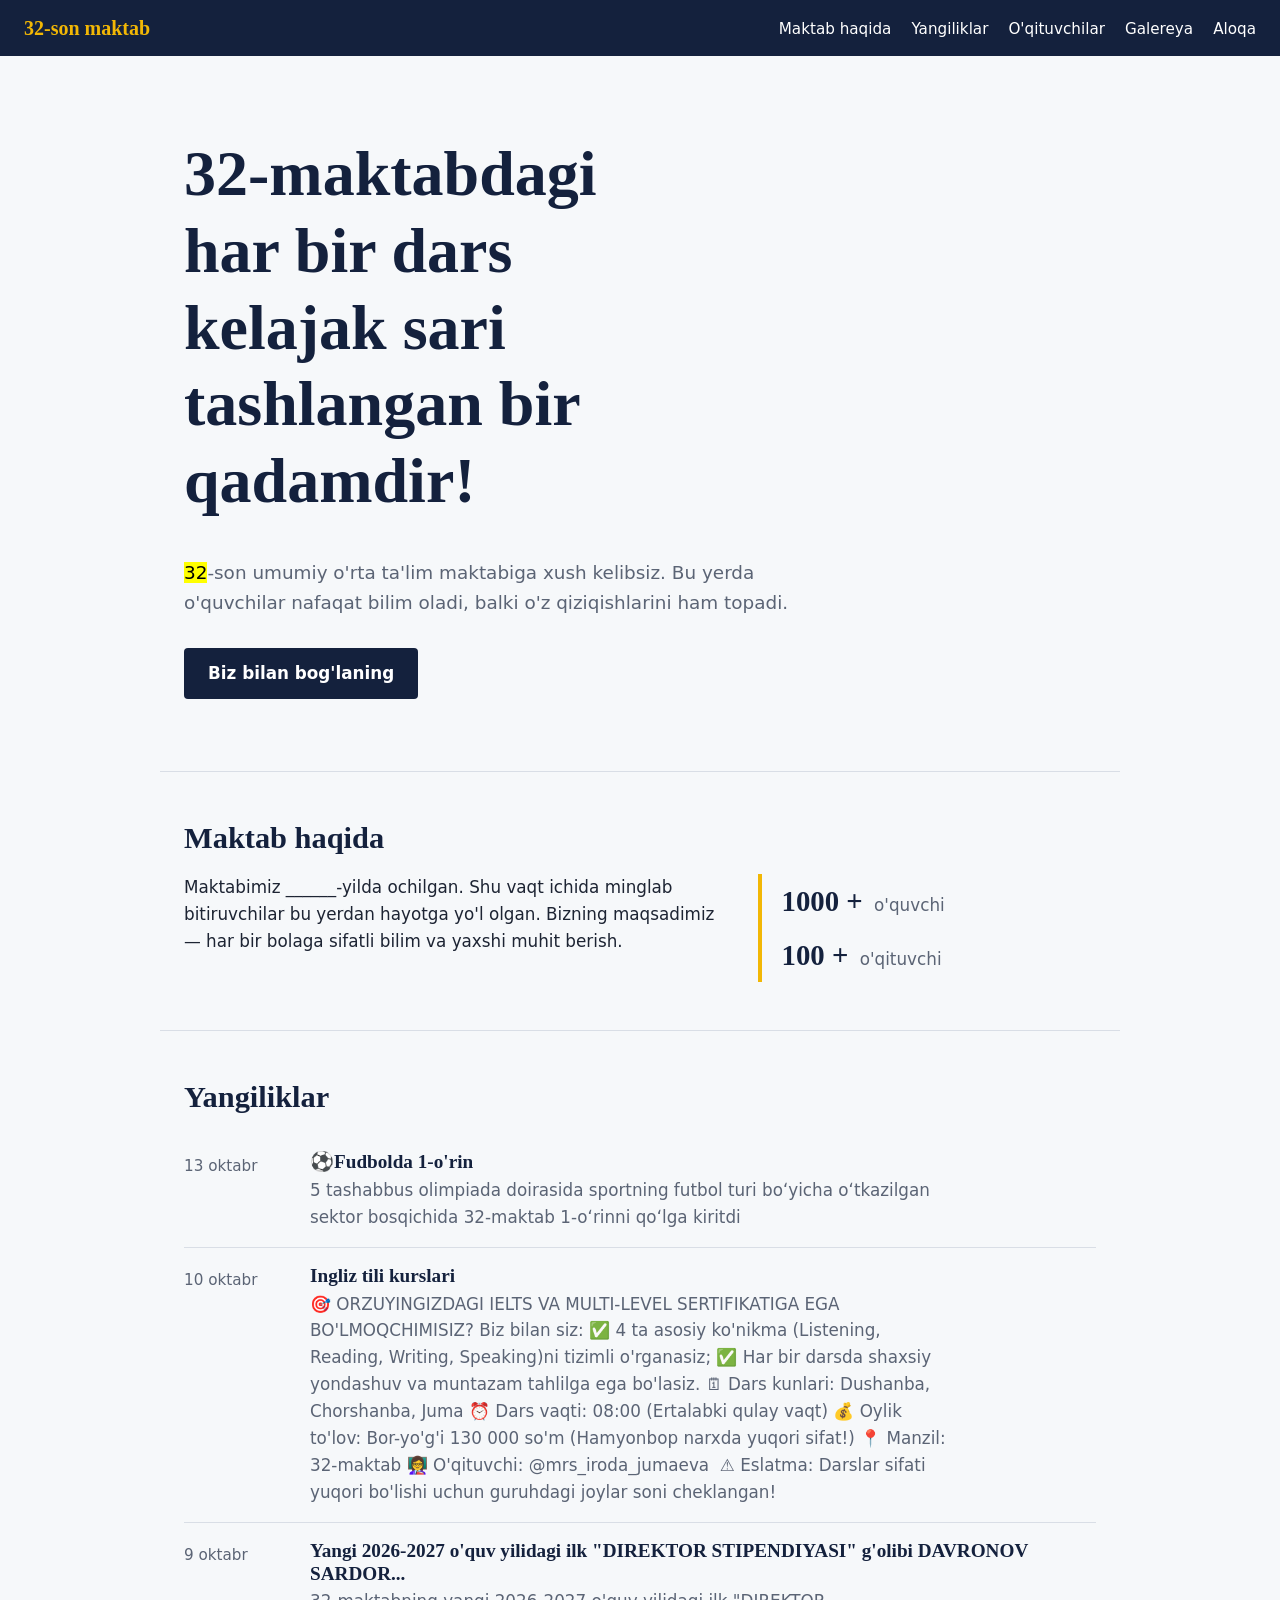
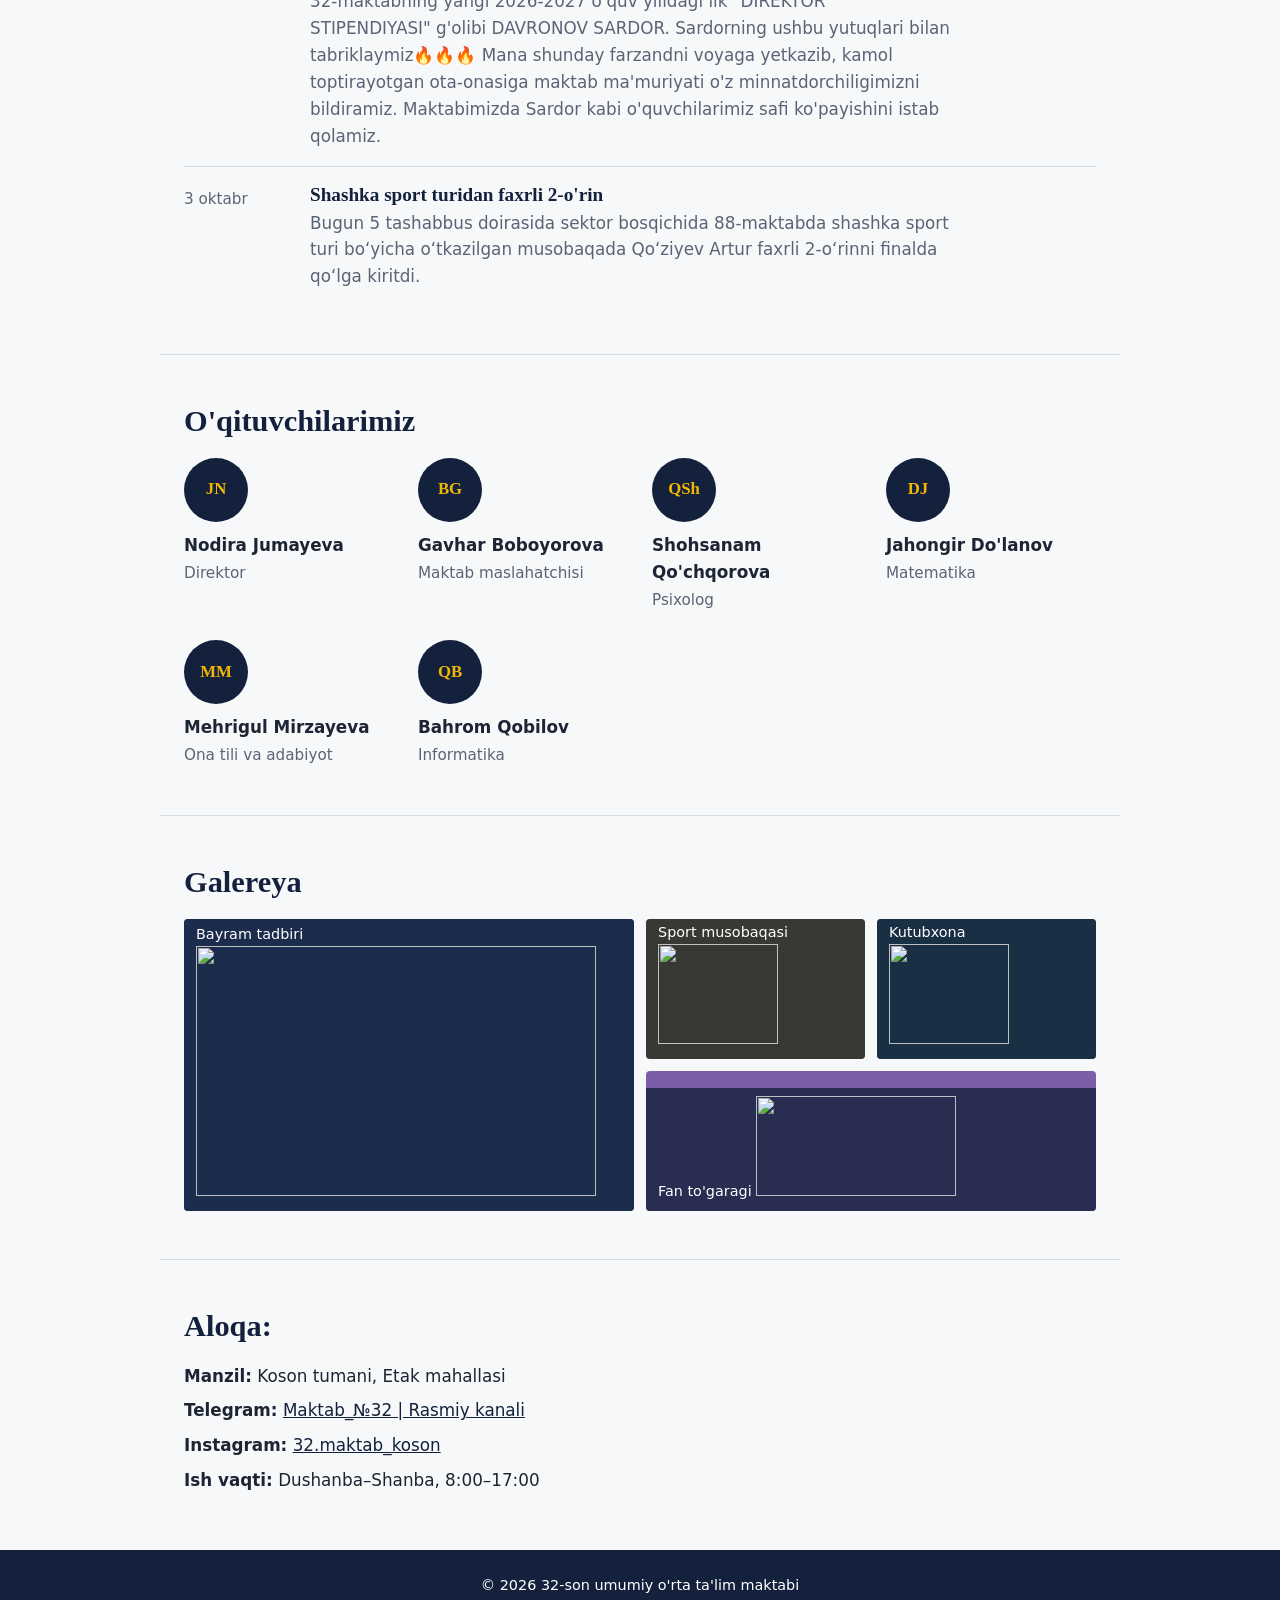
==== index.html @ 08b7f514 "Add files via upload" ====
<!DOCTYPE html>
<html lang="uz">
<head>
  <meta charset="UTF-8">
  <meta name="viewport" content="width=device-width, initial-scale=1">
  <title>32-son umumiy o'rta ta'lim maktabi</title>
  <meta name="description" content="Maktabimiz haqida, yangiliklar, o'qituvchilar va aloqa ma'lumotlari.">
  <link rel="icon"type="image/x-png" href="apple-touch-icon.png">
  <link rel="stylesheet" href="style.css">
</head>
<body>

  <!-- Sahifaning tepa qismi: maktab nomi va menyu -->
  <header class="site-header">
    <a class="brand" href="#bosh">32-son maktab</a>
    <nav aria-label="Asosiy menyu">
      <ul>
        <li><a href="#haqida">Maktab haqida</a></li>
        <li><a href="#yangiliklar">Yangiliklar</a></li>
        <li><a href="#oqituvchilar">O'qituvchilar</a></li>
        <li><a href="#galereya">Galereya</a></li>
        <li><a href="#aloqa">Aloqa</a></li>
      </ul>
    </nav>
  </header>

  <main>

    <!-- Bosh qism -->
    <section class="hero" id="bosh">
      <h1>32-maktabdagi har bir dars kelajak sari tashlangan bir qadamdir!</h1>
      <p><mark>32</mark>-son umumiy o'rta ta'lim maktabiga xush kelibsiz. Bu yerda o'quvchilar nafaqat bilim oladi, balki o'z qiziqishlarini ham topadi.</p>
      <a class="button" href="#aloqa">Biz bilan bog'laning</a>
    </section>

    <!-- Maktab haqida -->
    <section class="section" id="haqida">
      <h2>Maktab haqida</h2>
      <div class="two-col">
        <p>Maktabimiz ______-yilda ochilgan. Shu vaqt ichida minglab bitiruvchilar bu yerdan hayotga yo'l olgan. Bizning maqsadimiz &mdash; har bir bolaga sifatli bilim va yaxshi muhit berish.</p>
        <ul class="facts">
          <li><strong>1000 +</strong> o'quvchi</li>
          <li><strong>100 +</strong> o'qituvchi</li>
        </ul>
      </div>
    </section>

    <!-- Yangiliklar -->
    <section class="section" id="yangiliklar">
      <h2>Yangiliklar</h2>
      <article class="news-item">
        <time datetime="2026-13-10">13 oktabr</time>
        <div>
          <h3>⚽Fudbolda 1-o'rin</h3>
          <p>5 tashabbus olimpiada doirasida sportning futbol turi boʻyicha oʻtkazilgan sektor bosqichida 32-maktab 1-oʻrinni qoʻlga kiritdi
</p>
        </div>
      </article>

      <article class="news-item">
        <time datetime="2026-10-10">10 oktabr</time>
        <div>
          <h3>Ingliz tili kurslari</h3>
          <p>🎯 ORZUYINGIZDAGI IELTS VA MULTI-LEVEL SERTIFIKATIGA EGA BO'LMOQCHIMISIZ?

Biz bilan siz:

✅ 4 ta asosiy ko'nikma (Listening, Reading, Writing, Speaking)ni tizimli o'rganasiz;

✅ Har bir darsda shaxsiy yondashuv va muntazam tahlilga ega bo'lasiz.

🗓 Dars kunlari: Dushanba, Chorshanba, Juma

⏰ Dars vaqti: 08:00 (Ertalabki qulay vaqt)

💰 Oylik to'lov: Bor-yo'g'i 130 000 so'm (Hamyonbop narxda yuqori sifat!)

📍 Manzil: 32-maktab

👩‍🏫 O'qituvchi: @mrs_iroda_jumaeva  

⚠️ Eslatma: Darslar sifati yuqori bo'lishi uchun guruhdagi joylar soni cheklangan!
</p>
        </div>
      </article>
      <article class="news-item">
        <time datetime="2026-9-10">9 oktabr</time>
        <div>
          <h3>Yangi 2026-2027 o'quv yilidagi ilk "DIREKTOR STIPENDIYASI" g'olibi DAVRONOV SARDOR...</h3>
          <p>32-maktabning yangi 2026-2027 o'quv yilidagi ilk "DIREKTOR STIPENDIYASI" g'olibi DAVRONOV SARDOR.
Sardorning ushbu yutuqlari bilan tabriklaymiz🔥🔥🔥
Mana shunday farzandni voyaga yetkazib, kamol toptirayotgan ota-onasiga maktab ma'muriyati o'z minnatdorchiligimizni bildiramiz.
Maktabimizda Sardor kabi o'quvchilarimiz safi ko'payishini istab qolamiz.</p>
        </div>
      </article>
      <article class="news-item">
        <time datetime="2026-10-03">3 oktabr</time>
        <div>
          <h3>Shashka sport turidan faxrli 2-o'rin</h3>
          <p>Bugun 5 tashabbus doirasida sektor bosqichida 88-maktabda shashka sport turi boʻyicha oʻtkazilgan musobaqada Qoʻziyev Artur faxrli 2-oʻrinni finalda qoʻlga kiritdi.</p>
        </div>
      </article>
      
    </section>

    <!-- O'qituvchilar -->
    <section class="section" id="oqituvchilar">
      <h2>O'qituvchilarimiz</h2>
      <ul class="teachers">
        <li>
          <span class="avatar" aria-hidden="true">JN</span>
          <strong>Nodira Jumayeva</strong>
          <span>Direktor</span>
        </li>
        <li>
          <span class="avatar" aria-hidden="true">BG</span>
          <strong>Gavhar Boboyorova</strong>
          <span>Maktab maslahatchisi</span>
        </li>
        <li>
          <span class="avatar" aria-hidden="true">QSh</span>
          <strong>Shohsanam Qo'chqorova</strong>
          <span>Psixolog</span>
        </li>
        <li>
          <span class="avatar" aria-hidden="true">DJ</span>
          <strong>Jahongir Do'lanov</strong>
          <span>Matematika</span>
        </li>
        <li>
          <span class="avatar" aria-hidden="true">MM</span>
          <strong>Mehrigul Mirzayeva</strong>
          <span>Ona tili va adabiyot</span>
        </li>
        <li>
          <span class="avatar" aria-hidden="true">QB</span>
          <strong>Bahrom Qobilov</strong>
          <span>Informatika</span>
        </li>
        
      </ul>
    </section>

    <!-- Galereya: rasmlar o'rniga rangli bloklar. Keyinchalik <img> bilan almashtiring -->
    <section class="section" id="galereya">
      <h2>Galereya</h2>
      <div class="gallery">
        <figure class="g1"><figcaption>Bayram tadbiri <img src="img/tadbir.jpg" alt="" width="400px" height="250px"></figcaption></figure>
        <figure class="g2"><figcaption>Sport musobaqasi <img src="img/sport.jpg" alt="" width="120px" height="100px"></figcaption></figure>
        <figure class="g3"><figcaption>Kutubxona <img src="img/kutubxona.jpg" alt="" width="120px" height="100px"></figcaption></figure>
        <figure class="g4"><figcaption>Fan to'garagi <img src="img/fan.jpg" alt="" width="200px" height="100px"></figcaption></figure>
      </div>
    </section>

    <!-- Aloqa -->
    <section class="section" id="aloqa">
      <h2>Aloqa:</h2>
      <address>
        <p><strong>Manzil:</strong> Koson tumani, Etak mahallasi</p>
        <p><strong>Telegram:</strong> <a href="https://t.me/maktab32_koson">Maktab_№32 | Rasmiy kanali</a></p>
        <p><strong>Instagram:</strong> <a href="https://www.instagram.com/32.maktab_koson?utm_source=ig_web_button_share_sheet&obrf=ZDNlZDc0MzIxNw==">32.maktab_koson</a></p>
        <p><strong>Ish vaqti:</strong> Dushanba&ndash;Shanba, 8:00&ndash;17:00</p>
      </address>
    </section>

  </main>

  <footer class="site-footer">
    <p>&copy; 2026 32-son umumiy o'rta ta'lim maktabi</p>
  </footer>

</body>
</html>
---- style.css ----
/* ===== Ranglar va o'lchamlar (bir joyda o'zgartirish uchun) ===== */
:root {
  --navy: #14213d;
  --yellow: #f2b705;
  --paper: #f6f8fa;
  --white: #ffffff;
  --text: #1d2433;
  --muted: #5b6475;
  --line: #d9dee6;
  --max: 960px;
}

/* ===== Umumiy sozlamalar ===== */
* { box-sizing: border-box; }

html { scroll-behavior: smooth; scroll-padding-top: 72px; }

body {
  margin: 0;
  font-family: system-ui, -apple-system, "Segoe UI", Roboto, Arial, sans-serif;
  font-size: 1.05rem;
  line-height: 1.6;
  color: var(--text);
  background: var(--paper);
}

h1, h2, h3 {
  font-family: Georgia, "Times New Roman", serif;
  color: var(--navy);
  line-height: 1.2;
  margin: 0 0 0.6em;
}

a { color: var(--navy); }
a:focus-visible, .button:focus-visible {
  outline: 3px solid var(--yellow);
  outline-offset: 3px;
}

/* ===== Tepa qism ===== */
.site-header {
  position: sticky;
  top: 0;
  z-index: 10;
  display: flex;
  flex-wrap: wrap;
  align-items: center;
  justify-content: space-between;
  gap: 8px 24px;
  padding: 12px 24px;
  background: var(--navy);
}

.brand {
  font-family: Georgia, serif;
  font-size: 1.25rem;
  font-weight: bold;
  color: var(--yellow);
  text-decoration: none;
}

.site-header ul {
  display: flex;
  flex-wrap: wrap;
  gap: 4px 20px;
  margin: 0;
  padding: 0;
  list-style: none;
}

.site-header nav a {
  color: var(--white);
  text-decoration: none;
  font-size: 0.95rem;
}
.site-header nav a:hover { text-decoration: underline; }

/* ===== Bosh qism (hero) ===== */
.hero {
  max-width: var(--max);
  margin: 0 auto;
  padding: 80px 24px 72px;
}

.hero h1 {
  font-size: clamp(2.2rem, 6vw, 4rem);
  max-width: 14ch;
}



.hero p {
  max-width: 52ch;
  color: var(--muted);
  font-size: 1.15rem;
}

.button {
  display: inline-block;
  margin-top: 12px;
  padding: 12px 24px;
  background: var(--navy);
  color: var(--white);
  text-decoration: none;
  font-weight: 600;
  border-radius: 4px;
}
.button:hover { background: #22345f; }

/* ===== Bo'limlar ===== */
.section {
  max-width: var(--max);
  margin: 0 auto;
  padding: 48px 24px;
  border-top: 1px solid var(--line);
}

.section h2 { font-size: 1.9rem; }

/* Maktab haqida */
.two-col {
  display: grid;
  grid-template-columns: 1.6fr 1fr;
  gap: 32px;
  align-items: start;
}
.two-col p { margin: 0; max-width: 60ch; }

.facts {
  margin: 0;
  padding: 0 0 0 20px;
  list-style: none;
  border-left: 4px solid var(--yellow);
}
.facts li { padding: 4px 0; color: var(--muted); }
.facts strong {
  font-family: Georgia, serif;
  font-size: 1.8rem;
  color: var(--navy);
  margin-right: 6px;
}

/* Yangiliklar */
.news-item {
  display: grid;
  grid-template-columns: 110px 1fr;
  gap: 16px;
  padding: 16px 0;
  border-bottom: 1px solid var(--line);
}
.news-item:last-child { border-bottom: 0; }
.news-item time { color: var(--muted); font-size: 0.95rem; padding-top: 4px; }
.news-item h3 { font-size: 1.2rem; margin-bottom: 0.2em; }
.news-item p { margin: 0; max-width: 60ch; color: var(--muted); }

/* O'qituvchilar */
.teachers {
  display: grid;
  grid-template-columns: repeat(auto-fit, minmax(190px, 1fr));
  gap: 28px 24px;
  margin: 0;
  padding: 0;
  list-style: none;
}
.teachers li { display: flex; flex-direction: column; gap: 2px; }
.teachers span:last-child { color: var(--muted); font-size: 0.95rem; }

.avatar {
  display: grid;
  place-items: center;
  width: 64px;
  height: 64px;
  margin-bottom: 8px;
  border-radius: 50%;
  background: var(--navy);
  color: var(--yellow);
  font-family: Georgia, serif;
  font-weight: bold;
}

/* Galereya */
.gallery {
  display: grid;
  grid-template-columns: repeat(4, 1fr);
  grid-auto-rows: 140px;
  gap: 12px;
}
.gallery figure {
  position: relative;
  margin: 0;
  border-radius: 4px;
  overflow: hidden;
}
.gallery figcaption {
  position: absolute;
  left: 0;
  right: 0;
  bottom: 0;
  padding: 8px 12px;
  background: rgba(20, 33, 61, 0.8);
  color: var(--white);
  font-size: 0.9rem;
}
.g1 { grid-column: span 2; grid-row: span 2; background: #3a5a8c; }
.g2 { background: #c9971a; }
.g3 { background: #2f6f62; }
.g4 { grid-column: span 2; background: #7b5ea7; }

/* Aloqa */
address { font-style: normal; }
address p { margin: 0 0 8px; }

/* ===== Pastki qism ===== */
.site-footer {
  padding: 24px;
  background: var(--navy);
  color: var(--white);
  text-align: center;
}
.site-footer p { margin: 0; font-size: 0.9rem; }

/* ===== Telefon va planshet uchun ===== */
@media (max-width: 700px) {
  .hero { padding: 48px 24px; }
  .two-col { grid-template-columns: 1fr; }
  .news-item { grid-template-columns: 1fr; gap: 0; }
  .gallery { grid-template-columns: repeat(2, 1fr); }
  .g1 { grid-column: span 2; grid-row: span 1; }
  .g4 { grid-column: span 2; }
}

/* Animatsiyani xohlamaydigan foydalanuvchilar uchun */
@media (prefers-reduced-motion: reduce) {
  html { scroll-behavior: auto; }
}
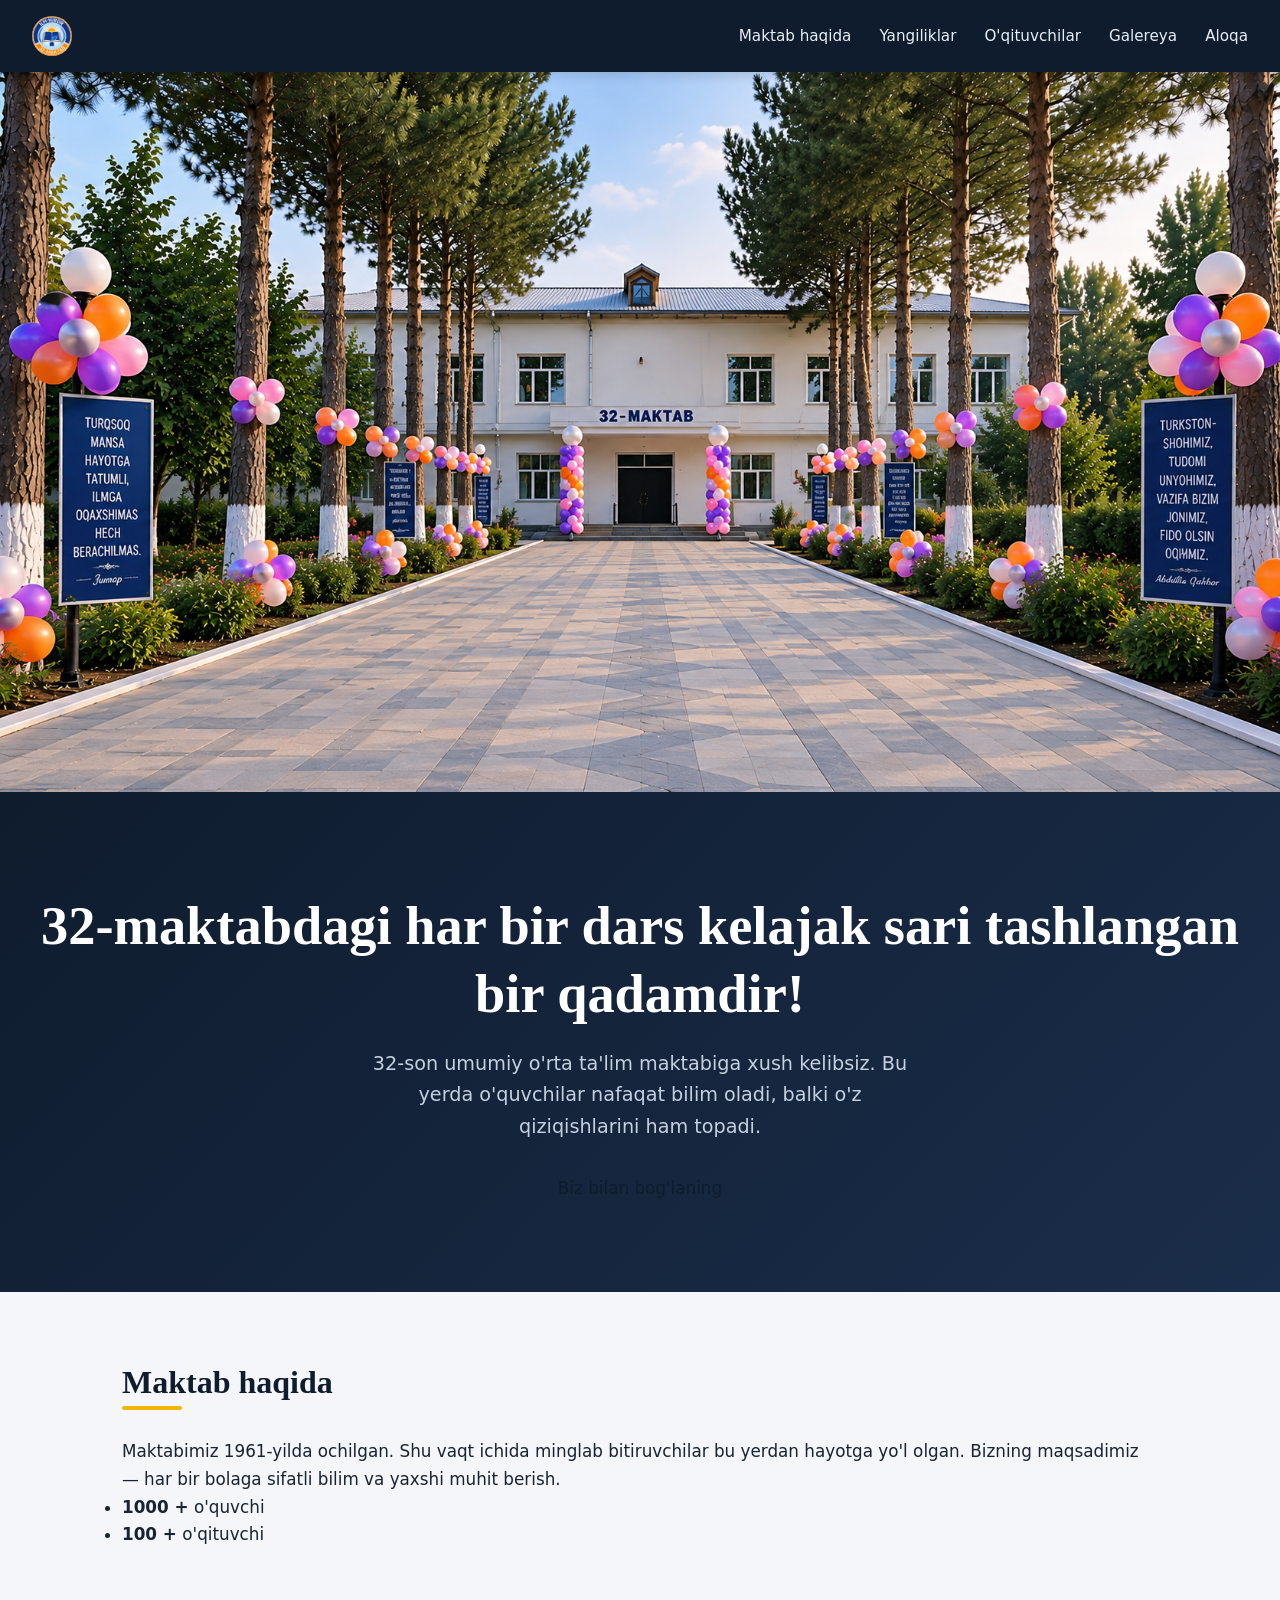
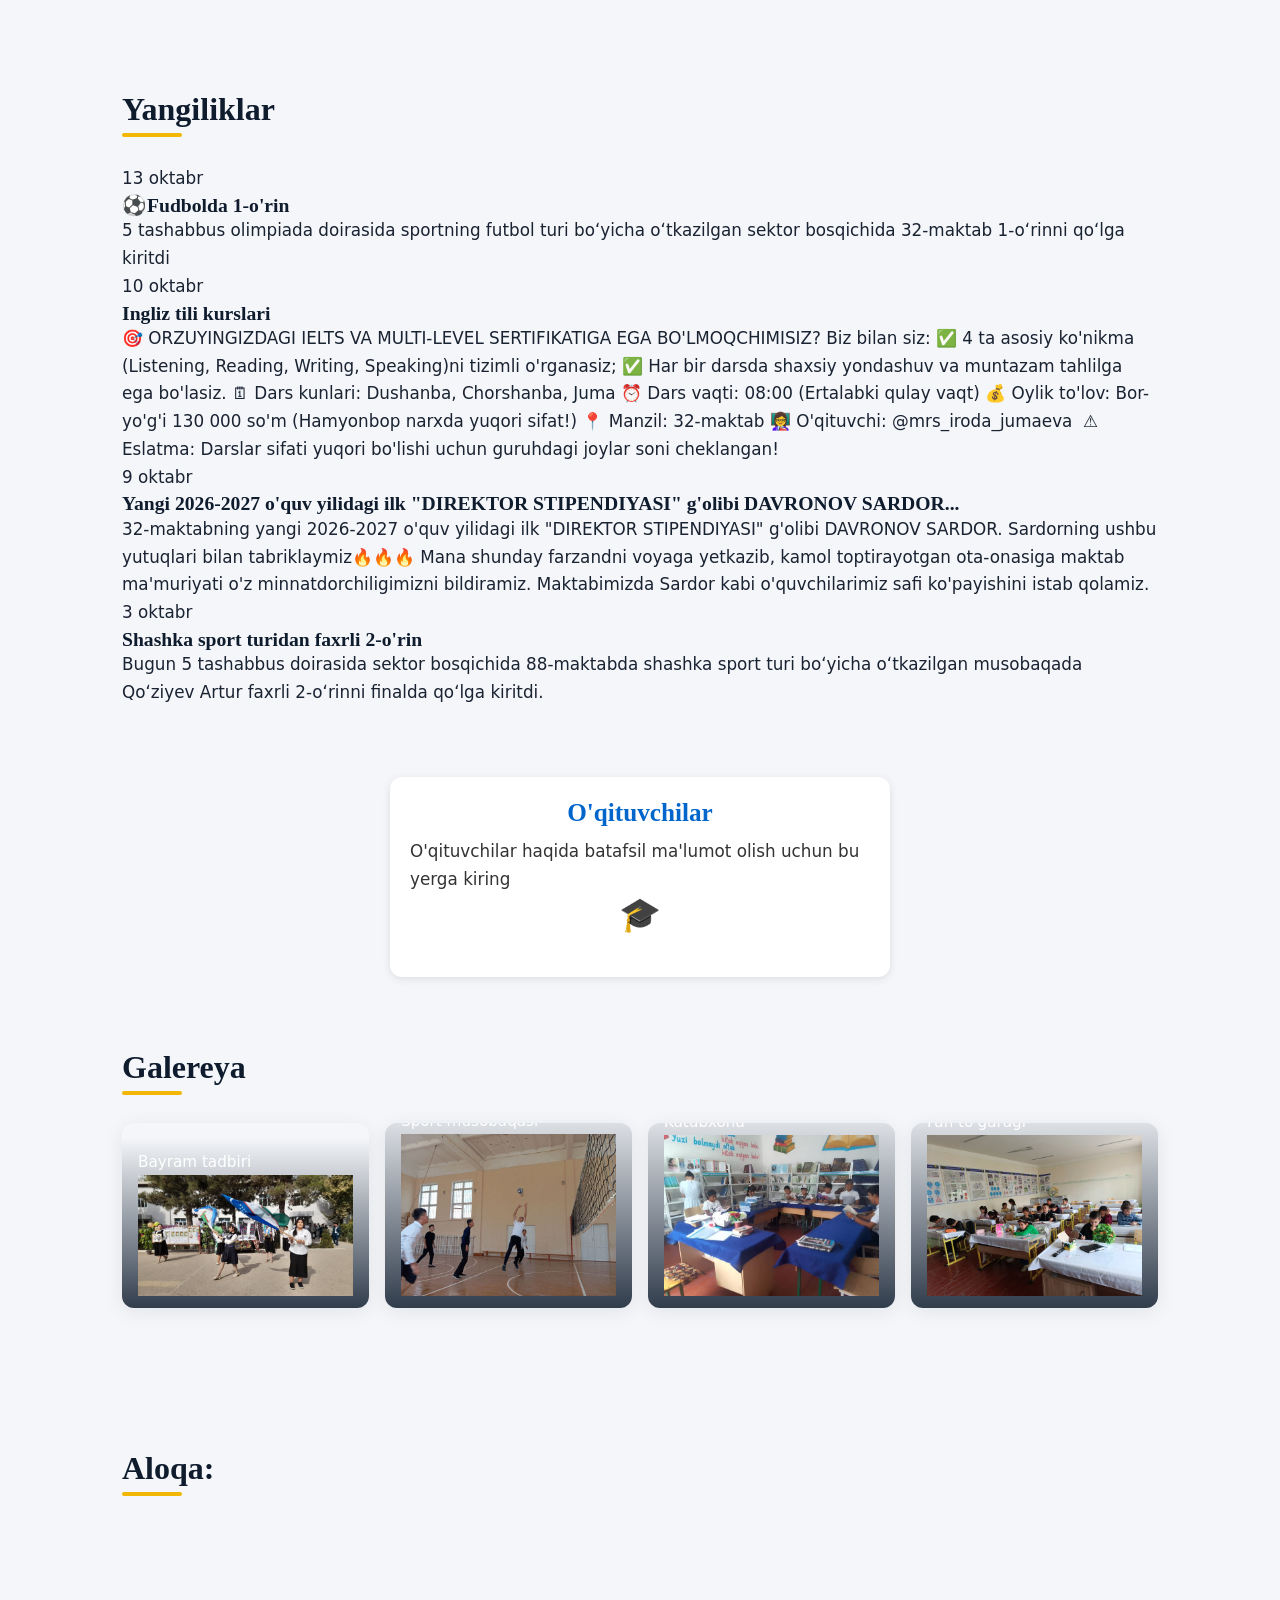
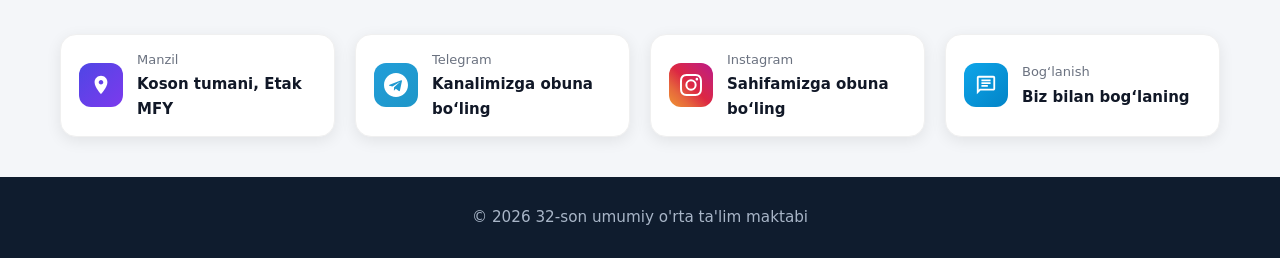
==== commit a8ee6940: "Birinchi commit" ====
--- a/index.html
+++ b/index.html
@@ -1,173 +1,242 @@
-<!DOCTYPE html>
-<html lang="uz">
-<head>
-  <meta charset="UTF-8">
-  <meta name="viewport" content="width=device-width, initial-scale=1">
-  <title>32-son umumiy o'rta ta'lim maktabi</title>
-  <meta name="description" content="Maktabimiz haqida, yangiliklar, o'qituvchilar va aloqa ma'lumotlari.">
-  <link rel="icon"type="image/x-png" href="apple-touch-icon.png">
-  <link rel="stylesheet" href="style.css">
-</head>
-<body>
-
-  <!-- Sahifaning tepa qismi: maktab nomi va menyu -->
-  <header class="site-header">
-    <a class="brand" href="#bosh">32-son maktab</a>
-    <nav aria-label="Asosiy menyu">
-      <ul>
-        <li><a href="#haqida">Maktab haqida</a></li>
-        <li><a href="#yangiliklar">Yangiliklar</a></li>
-        <li><a href="#oqituvchilar">O'qituvchilar</a></li>
-        <li><a href="#galereya">Galereya</a></li>
-        <li><a href="#aloqa">Aloqa</a></li>
-      </ul>
-    </nav>
-  </header>
-
-  <main>
-
-    <!-- Bosh qism -->
-    <section class="hero" id="bosh">
-      <h1>32-maktabdagi har bir dars kelajak sari tashlangan bir qadamdir!</h1>
-      <p><mark>32</mark>-son umumiy o'rta ta'lim maktabiga xush kelibsiz. Bu yerda o'quvchilar nafaqat bilim oladi, balki o'z qiziqishlarini ham topadi.</p>
-      <a class="button" href="#aloqa">Biz bilan bog'laning</a>
-    </section>
-
-    <!-- Maktab haqida -->
-    <section class="section" id="haqida">
-      <h2>Maktab haqida</h2>
-      <div class="two-col">
-        <p>Maktabimiz ______-yilda ochilgan. Shu vaqt ichida minglab bitiruvchilar bu yerdan hayotga yo'l olgan. Bizning maqsadimiz &mdash; har bir bolaga sifatli bilim va yaxshi muhit berish.</p>
-        <ul class="facts">
-          <li><strong>1000 +</strong> o'quvchi</li>
-          <li><strong>100 +</strong> o'qituvchi</li>
-        </ul>
-      </div>
-    </section>
-
-    <!-- Yangiliklar -->
-    <section class="section" id="yangiliklar">
-      <h2>Yangiliklar</h2>
-      <article class="news-item">
-        <time datetime="2026-13-10">13 oktabr</time>
-        <div>
-          <h3>⚽Fudbolda 1-o'rin</h3>
-          <p>5 tashabbus olimpiada doirasida sportning futbol turi boʻyicha oʻtkazilgan sektor bosqichida 32-maktab 1-oʻrinni qoʻlga kiritdi
-</p>
-        </div>
-      </article>
-
-      <article class="news-item">
-        <time datetime="2026-10-10">10 oktabr</time>
-        <div>
-          <h3>Ingliz tili kurslari</h3>
-          <p>🎯 ORZUYINGIZDAGI IELTS VA MULTI-LEVEL SERTIFIKATIGA EGA BO'LMOQCHIMISIZ?
-
-Biz bilan siz:
-
-✅ 4 ta asosiy ko'nikma (Listening, Reading, Writing, Speaking)ni tizimli o'rganasiz;
-
-✅ Har bir darsda shaxsiy yondashuv va muntazam tahlilga ega bo'lasiz.
-
-🗓 Dars kunlari: Dushanba, Chorshanba, Juma
-
-⏰ Dars vaqti: 08:00 (Ertalabki qulay vaqt)
-
-💰 Oylik to'lov: Bor-yo'g'i 130 000 so'm (Hamyonbop narxda yuqori sifat!)
-
-📍 Manzil: 32-maktab
-
-👩‍🏫 O'qituvchi: @mrs_iroda_jumaeva  
-
-⚠️ Eslatma: Darslar sifati yuqori bo'lishi uchun guruhdagi joylar soni cheklangan!
-</p>
-        </div>
-      </article>
-      <article class="news-item">
-        <time datetime="2026-9-10">9 oktabr</time>
-        <div>
-          <h3>Yangi 2026-2027 o'quv yilidagi ilk "DIREKTOR STIPENDIYASI" g'olibi DAVRONOV SARDOR...</h3>
-          <p>32-maktabning yangi 2026-2027 o'quv yilidagi ilk "DIREKTOR STIPENDIYASI" g'olibi DAVRONOV SARDOR.
-Sardorning ushbu yutuqlari bilan tabriklaymiz🔥🔥🔥
-Mana shunday farzandni voyaga yetkazib, kamol toptirayotgan ota-onasiga maktab ma'muriyati o'z minnatdorchiligimizni bildiramiz.
-Maktabimizda Sardor kabi o'quvchilarimiz safi ko'payishini istab qolamiz.</p>
-        </div>
-      </article>
-      <article class="news-item">
-        <time datetime="2026-10-03">3 oktabr</time>
-        <div>
-          <h3>Shashka sport turidan faxrli 2-o'rin</h3>
-          <p>Bugun 5 tashabbus doirasida sektor bosqichida 88-maktabda shashka sport turi boʻyicha oʻtkazilgan musobaqada Qoʻziyev Artur faxrli 2-oʻrinni finalda qoʻlga kiritdi.</p>
-        </div>
-      </article>
-      
-    </section>
-
-    <!-- O'qituvchilar -->
-    <section class="section" id="oqituvchilar">
-      <h2>O'qituvchilarimiz</h2>
-      <ul class="teachers">
-        <li>
-          <span class="avatar" aria-hidden="true">JN</span>
-          <strong>Nodira Jumayeva</strong>
-          <span>Direktor</span>
-        </li>
-        <li>
-          <span class="avatar" aria-hidden="true">BG</span>
-          <strong>Gavhar Boboyorova</strong>
-          <span>Maktab maslahatchisi</span>
-        </li>
-        <li>
-          <span class="avatar" aria-hidden="true">QSh</span>
-          <strong>Shohsanam Qo'chqorova</strong>
-          <span>Psixolog</span>
-        </li>
-        <li>
-          <span class="avatar" aria-hidden="true">DJ</span>
-          <strong>Jahongir Do'lanov</strong>
-          <span>Matematika</span>
-        </li>
-        <li>
-          <span class="avatar" aria-hidden="true">MM</span>
-          <strong>Mehrigul Mirzayeva</strong>
-          <span>Ona tili va adabiyot</span>
-        </li>
-        <li>
-          <span class="avatar" aria-hidden="true">QB</span>
-          <strong>Bahrom Qobilov</strong>
-          <span>Informatika</span>
-        </li>
-        
-      </ul>
-    </section>
-
-    <!-- Galereya: rasmlar o'rniga rangli bloklar. Keyinchalik <img> bilan almashtiring -->
-    <section class="section" id="galereya">
-      <h2>Galereya</h2>
-      <div class="gallery">
-        <figure class="g1"><figcaption>Bayram tadbiri <img src="img/tadbir.jpg" alt="" width="400px" height="250px"></figcaption></figure>
-        <figure class="g2"><figcaption>Sport musobaqasi <img src="img/sport.jpg" alt="" width="120px" height="100px"></figcaption></figure>
-        <figure class="g3"><figcaption>Kutubxona <img src="img/kutubxona.jpg" alt="" width="120px" height="100px"></figcaption></figure>
-        <figure class="g4"><figcaption>Fan to'garagi <img src="img/fan.jpg" alt="" width="200px" height="100px"></figcaption></figure>
-      </div>
-    </section>
-
-    <!-- Aloqa -->
-    <section class="section" id="aloqa">
-      <h2>Aloqa:</h2>
-      <address>
-        <p><strong>Manzil:</strong> Koson tumani, Etak mahallasi</p>
-        <p><strong>Telegram:</strong> <a href="https://t.me/maktab32_koson">Maktab_№32 | Rasmiy kanali</a></p>
-        <p><strong>Instagram:</strong> <a href="https://www.instagram.com/32.maktab_koson?utm_source=ig_web_button_share_sheet&obrf=ZDNlZDc0MzIxNw==">32.maktab_koson</a></p>
-        <p><strong>Ish vaqti:</strong> Dushanba&ndash;Shanba, 8:00&ndash;17:00</p>
-      </address>
-    </section>
-
-  </main>
-
-  <footer class="site-footer">
-    <p>&copy; 2026 32-son umumiy o'rta ta'lim maktabi</p>
-  </footer>
-
-</body>
+<!DOCTYPE html>
+<html lang="uz">
+<head>
+  <meta charset="UTF-8">
+  <meta name="viewport" content="width=device-width, initial-scale=1">
+  <title>32-son umumiy o'rta ta'lim maktabi</title>
+  <meta name="description" content="Maktabimiz haqida, yangiliklar, o'qituvchilar va aloqa ma'lumotlari.">
+  <link rel="icon"type="image/x-png" href="apple-touch-icon.png">
+  <link rel="stylesheet" href="style.css">
+</head>
+<body>
+
+  <!-- Sahifaning tepa qismi: maktab nomi va menyu -->
+  <header class="site-header">
+    <!-- <a class="brand" href="#bosh">32-son maktab</a> -->
+    <img src="logo.png" alt="" class="logo">
+    <nav aria-label="Asosiy menyu">
+      <ul>
+        <li><a href="#haqida">Maktab haqida</a></li>
+        <li><a href="#yangiliklar">Yangiliklar</a></li>
+        <li><a href="#oqituvchilar">O'qituvchilar</a></li>
+        <li><a href="#galereya">Galereya</a></li>
+        <li><a href="#aloqa">Aloqa</a></li>
+      </ul>
+    </nav>
+  </header>
+
+  <main>
+
+    <!-- Bosh qism -->
+     <section class="school">
+        <img src="school.png" alt="">
+     </section>
+    <section class="hero" id="bosh">
+      <h1>32-maktabdagi har bir dars kelajak sari tashlangan bir qadamdir!</h1>
+      <p>32-son umumiy o'rta ta'lim maktabiga xush kelibsiz. Bu yerda o'quvchilar nafaqat bilim oladi, balki o'z qiziqishlarini ham topadi.</p>
+      <a class="button" href="#aloqa">Biz bilan bog'laning</a>
+    </section>
+
+    <!-- Maktab haqida -->
+    <section class="section" id="haqida">
+      <h2>Maktab haqida</h2>
+      <div class="two-col">
+        <p>Maktabimiz 1961-yilda ochilgan. Shu vaqt ichida minglab bitiruvchilar bu yerdan hayotga yo'l olgan. Bizning maqsadimiz &mdash; har bir bolaga sifatli bilim va yaxshi muhit berish.</p>
+        <ul class="facts">
+          <li><strong>1000 +</strong> o'quvchi</li>
+          <li><strong>100 +</strong> o'qituvchi</li>
+        </ul>
+      </div>
+    </section>
+
+    <!-- Yangiliklar -->
+    <section class="section" id="yangiliklar">
+      <h2>Yangiliklar</h2>
+      <article class="news-item">
+        <time datetime="2026-13-10">13 oktabr</time>
+        <div>
+          <h3>⚽Fudbolda 1-o'rin</h3>
+          <p>5 tashabbus olimpiada doirasida sportning futbol turi boʻyicha oʻtkazilgan sektor bosqichida 32-maktab 1-oʻrinni qoʻlga kiritdi
+</p>
+        </div>
+      </article>
+
+      <article class="news-item">
+        <time datetime="2026-10-10">10 oktabr</time>
+        <div>
+          <h3>Ingliz tili kurslari</h3>
+          <p>🎯 ORZUYINGIZDAGI IELTS VA MULTI-LEVEL SERTIFIKATIGA EGA BO'LMOQCHIMISIZ?
+
+Biz bilan siz:
+
+✅ 4 ta asosiy ko'nikma (Listening, Reading, Writing, Speaking)ni tizimli o'rganasiz;
+
+✅ Har bir darsda shaxsiy yondashuv va muntazam tahlilga ega bo'lasiz.
+
+🗓 Dars kunlari: Dushanba, Chorshanba, Juma
+
+⏰ Dars vaqti: 08:00 (Ertalabki qulay vaqt)
+
+💰 Oylik to'lov: Bor-yo'g'i 130 000 so'm (Hamyonbop narxda yuqori sifat!)
+
+📍 Manzil: 32-maktab
+
+👩‍🏫 O'qituvchi: @mrs_iroda_jumaeva  
+
+⚠️ Eslatma: Darslar sifati yuqori bo'lishi uchun guruhdagi joylar soni cheklangan!
+</p>
+        </div>
+      </article>
+      <article class="news-item">
+        <time datetime="2026-9-10">9 oktabr</time>
+        <div>
+          <h3>Yangi 2026-2027 o'quv yilidagi ilk "DIREKTOR STIPENDIYASI" g'olibi DAVRONOV SARDOR...</h3>
+          <p>32-maktabning yangi 2026-2027 o'quv yilidagi ilk "DIREKTOR STIPENDIYASI" g'olibi DAVRONOV SARDOR.
+Sardorning ushbu yutuqlari bilan tabriklaymiz🔥🔥🔥
+Mana shunday farzandni voyaga yetkazib, kamol toptirayotgan ota-onasiga maktab ma'muriyati o'z minnatdorchiligimizni bildiramiz.
+Maktabimizda Sardor kabi o'quvchilarimiz safi ko'payishini istab qolamiz.</p>
+        </div>
+      </article>
+      <article class="news-item">
+        <time datetime="2026-10-03">3 oktabr</time>
+        <div>
+          <h3>Shashka sport turidan faxrli 2-o'rin</h3>
+          <p>Bugun 5 tashabbus doirasida sektor bosqichida 88-maktabda shashka sport turi boʻyicha oʻtkazilgan musobaqada Qoʻziyev Artur faxrli 2-oʻrinni finalda qoʻlga kiritdi.</p>
+        </div>
+      </article>
+      
+    </section>
+
+    
+   <div class="kartalar">
+    <a href="teachers.html" class="karta">
+      <h2 class="teacher">O'qituvchilar</h2>
+      <p id="teacher">O'qituvchilar haqida batafsil ma'lumot olish uchun bu yerga kiring 
+      </p>
+      <h1 class="teacher">🎓</h1>
+    </a>
+  </div>
+      <!-- <a href="html.html" class="karta">
+      <h2 id="teacher">O'qituvchilar</h2>
+      <p id="mal">O'qituvchilar haqida batafsil ma'lumot olish uchun bu yerga kiring </p>
+      <h1 id="teacher">🎓</h1>
+    </a> -->
+    
+
+    <!-- O'qituvchilar -->
+    <!-- <section class="section" id="oqituvchilar">
+      <h2>O'qituvchilarimiz</h2>
+      <ul class="teachers">
+        <li>
+          <span class="avatar" aria-hidden="true">JN</span>
+          <strong>Nodira Jumayeva</strong>
+          <span>Direktor</span>
+        </li>
+        <li>
+          <span class="avatar" aria-hidden="true">BG</span>
+          <strong>Gavhar Boboyorova</strong>
+          <span>Maktab maslahatchisi</span>
+        </li>
+        <li>
+          <span class="avatar" aria-hidden="true">QSh</span>
+          <strong>Shohsanam Qo'chqorova</strong>
+          <span>Psixolog</span>
+        </li>
+        <li>
+          <span class="avatar" aria-hidden="true">DJ</span>
+          <strong>Jahongir Do'lanov</strong>
+          <span>Matematika</span>
+        </li>
+        <li>
+          <span class="avatar" aria-hidden="true">MM</span>
+          <strong>Mehrigul Mirzayeva</strong>
+          <span>Ona tili va adabiyot</span>
+        </li>
+        <li>
+          <span class="avatar" aria-hidden="true">QB</span>
+          <strong>Bahrom Qobilov</strong>
+          <span>Informatika</span>
+        </li>
+        
+      </ul>
+    </section> -->
+
+    <!-- Galereya: rasmlar o'rniga rangli bloklar. Keyinchalik <img> bilan almashtiring -->
+    <section class="section" id="galereya">
+      <h2>Galereya</h2>
+      <div class="gallery">
+        <figure class="g1"><figcaption>Bayram tadbiri <img src="tadbir.jpg" alt="" width="400px" height="250px"></figcaption></figure>
+        <figure class="g2"><figcaption>Sport musobaqasi <img src="sport.jpg" alt="" width="120px" height="100px"></figcaption></figure>
+        <figure class="g3"><figcaption>Kutubxona <img src="kutubxona.jpg" alt="" width="120px" height="100px"></figcaption></figure>
+        <figure class="g4"><figcaption>Fan to'garagi <img src="fan.jpg" alt="" width="200px" height="100px"></figcaption></figure>
+      </div>
+    </section>
+
+    <!-- Aloqa -->
+    <section class="section" id="aloqa">
+      <h2>Aloqa:</h2>
+      <address>
+
+      </address>
+    </section>
+
+  </main>
+
+ <div class="cards-wrapper">
+ 
+  <a href="https://maps.app.goo.gl/4vgTZCNf51Gqd5647" target="_blank" class="manzil-card">
+    <div class="manzil-icon">
+      <svg xmlns="http://www.w3.org/2000/svg" width="22" height="22" viewBox="0 0 24 24" fill="white">
+        <path d="M12 2C8.13 2 5 5.13 5 9c0 5.25 7 13 7 13s7-7.75 7-13c0-3.87-3.13-7-7-7zm0 9.5c-1.38 0-2.5-1.12-2.5-2.5s1.12-2.5 2.5-2.5 2.5 1.12 2.5 2.5-1.12 2.5-2.5 2.5z"/>
+      </svg>
+    </div>
+    <div class="manzil-info">
+      <span class="manzil-label">Manzil</span>
+      <span class="manzil-text">Koson tumani, Etak MFY</span>
+    </div>
+  </a>
+ 
+  <a href="t.me/maktab32_koson" target="_blank" class="telegram-card">
+    <div class="telegram-icon">
+      <svg xmlns="http://www.w3.org/2000/svg" width="24" height="24" viewBox="0 0 24 24" fill="white">
+        <path d="M12 0C5.373 0 0 5.373 0 12s5.373 12 12 12 12-5.373 12-12S18.627 0 12 0zm5.894 8.221l-1.97 9.28c-.145.658-.537.818-1.084.508l-3-2.21-1.446 1.394c-.14.18-.357.223-.535.223l.213-3.053 5.56-5.022c.22-.198-.048-.314-.342-.116l-6.869 4.326-2.96-.924c-.64-.203-.658-.64.135-.954l11.566-4.461c.538-.196 1.006.128.835.941z"/>
+      </svg>
+    </div>
+    <div class="telegram-info">
+      <span class="telegram-label">Telegram</span>
+      <span class="telegram-text">Kanalimizga obuna bo‘ling</span>
+    </div>
+  </a>
+ 
+  <a href="https://www.instagram.com/32.maktab_koson?utm_source=ig_web_button_share_sheet&xtok=ZDNlZDc0MzIxNw==" target="_blank" class="instagram-card">
+    <div class="instagram-icon">
+      <svg xmlns="http://www.w3.org/2000/svg" width="22" height="22" viewBox="0 0 24 24" fill="white">
+        <path d="M12 2.163c3.204 0 3.584.012 4.85.07 3.252.148 4.771 1.691 4.919 4.919.058 1.265.069 1.645.069 4.849 0 3.205-.012 3.584-.069 4.849-.149 3.225-1.664 4.771-4.919 4.919-1.266.058-1.644.07-4.85.07-3.204 0-3.584-.012-4.849-.07-3.26-.149-4.771-1.699-4.919-4.92-.058-1.265-.07-1.644-.07-4.849 0-3.204.013-3.583.07-4.849.149-3.227 1.664-4.771 4.919-4.919 1.266-.057 1.645-.069 4.849-.069zM12 0C8.741 0 8.333.014 7.053.072 2.695.272.273 2.69.073 7.052.014 8.333 0 8.741 0 12c0 3.259.014 3.668.072 4.948.2 4.358 2.618 6.78 6.98 6.98C8.333 23.986 8.741 24 12 24c3.259 0 3.668-.014 4.948-.072 4.354-.2 6.782-2.618 6.979-6.98.059-1.28.073-1.689.073-4.948 0-3.259-.014-3.667-.072-4.947-.196-4.354-2.617-6.78-6.979-6.98C15.668.014 15.259 0 12 0zm0 5.838a6.162 6.162 0 100 12.324 6.162 6.162 0 000-12.324zM12 16a4 4 0 110-8 4 4 0 010 8zm6.406-11.845a1.44 1.44 0 100 2.881 1.44 1.44 0 000-2.881z"/>
+      </svg>
+    </div>
+    <div class="instagram-info">
+      <span class="instagram-label">Instagram</span>
+      <span class="instagram-text">Sahifamizga obuna bo‘ling</span>
+    </div>
+  </a>
+ 
+  <a href="aloqa.html" class="aloqa-card">
+    <div class="aloqa-icon">
+      <svg xmlns="http://www.w3.org/2000/svg" width="22" height="22" viewBox="0 0 24 24" fill="white">
+        <path d="M20 2H4c-1.1 0-2 .9-2 2v18l4-4h14c1.1 0 2-.9 2-2V4c0-1.1-.9-2-2-2zm0 14H5.17L4 17.17V4h16v12zM7 9h10v2H7V9zm0-3h10v2H7V6zm0 6h7v2H7v-2z"/>
+      </svg>
+    </div>
+    <div class="aloqa-info">
+      <span class="aloqa-label">Bog‘lanish</span>
+      <span class="aloqa-text">Biz bilan bog‘laning</span>
+    </div>
+  </a>
+ 
+</div>
+
+  <footer class="site-footer">
+    <p>&copy; 2026 32-son umumiy o'rta ta'lim maktabi</p>
+  </footer>
+
+</body>
 </html>
--- a/style.css
+++ b/style.css
@@ -1,235 +1,585 @@
-/* ===== Ranglar va o'lchamlar (bir joyda o'zgartirish uchun) ===== */
-:root {
-  --navy: #14213d;
-  --yellow: #f2b705;
-  --paper: #f6f8fa;
-  --white: #ffffff;
-  --text: #1d2433;
-  --muted: #5b6475;
-  --line: #d9dee6;
-  --max: 960px;
-}
-
-/* ===== Umumiy sozlamalar ===== */
-* { box-sizing: border-box; }
-
-html { scroll-behavior: smooth; scroll-padding-top: 72px; }
-
-body {
-  margin: 0;
-  font-family: system-ui, -apple-system, "Segoe UI", Roboto, Arial, sans-serif;
-  font-size: 1.05rem;
-  line-height: 1.6;
-  color: var(--text);
-  background: var(--paper);
-}
-
-h1, h2, h3 {
-  font-family: Georgia, "Times New Roman", serif;
-  color: var(--navy);
-  line-height: 1.2;
-  margin: 0 0 0.6em;
-}
-
-a { color: var(--navy); }
-a:focus-visible, .button:focus-visible {
-  outline: 3px solid var(--yellow);
-  outline-offset: 3px;
-}
-
-/* ===== Tepa qism ===== */
-.site-header {
-  position: sticky;
-  top: 0;
-  z-index: 10;
-  display: flex;
-  flex-wrap: wrap;
-  align-items: center;
-  justify-content: space-between;
-  gap: 8px 24px;
-  padding: 12px 24px;
-  background: var(--navy);
-}
-
-.brand {
-  font-family: Georgia, serif;
-  font-size: 1.25rem;
-  font-weight: bold;
-  color: var(--yellow);
-  text-decoration: none;
-}
-
-.site-header ul {
-  display: flex;
-  flex-wrap: wrap;
-  gap: 4px 20px;
-  margin: 0;
-  padding: 0;
-  list-style: none;
-}
-
-.site-header nav a {
-  color: var(--white);
-  text-decoration: none;
-  font-size: 0.95rem;
-}
-.site-header nav a:hover { text-decoration: underline; }
-
-/* ===== Bosh qism (hero) ===== */
-.hero {
-  max-width: var(--max);
-  margin: 0 auto;
-  padding: 80px 24px 72px;
-}
-
-.hero h1 {
-  font-size: clamp(2.2rem, 6vw, 4rem);
-  max-width: 14ch;
-}
-
-
-
-.hero p {
-  max-width: 52ch;
-  color: var(--muted);
-  font-size: 1.15rem;
-}
-
-.button {
-  display: inline-block;
-  margin-top: 12px;
-  padding: 12px 24px;
-  background: var(--navy);
-  color: var(--white);
-  text-decoration: none;
-  font-weight: 600;
-  border-radius: 4px;
-}
-.button:hover { background: #22345f; }
-
-/* ===== Bo'limlar ===== */
-.section {
-  max-width: var(--max);
-  margin: 0 auto;
-  padding: 48px 24px;
-  border-top: 1px solid var(--line);
-}
-
-.section h2 { font-size: 1.9rem; }
-
-/* Maktab haqida */
-.two-col {
-  display: grid;
-  grid-template-columns: 1.6fr 1fr;
-  gap: 32px;
-  align-items: start;
-}
-.two-col p { margin: 0; max-width: 60ch; }
-
-.facts {
-  margin: 0;
-  padding: 0 0 0 20px;
-  list-style: none;
-  border-left: 4px solid var(--yellow);
-}
-.facts li { padding: 4px 0; color: var(--muted); }
-.facts strong {
-  font-family: Georgia, serif;
-  font-size: 1.8rem;
-  color: var(--navy);
-  margin-right: 6px;
-}
-
-/* Yangiliklar */
-.news-item {
-  display: grid;
-  grid-template-columns: 110px 1fr;
-  gap: 16px;
-  padding: 16px 0;
-  border-bottom: 1px solid var(--line);
-}
-.news-item:last-child { border-bottom: 0; }
-.news-item time { color: var(--muted); font-size: 0.95rem; padding-top: 4px; }
-.news-item h3 { font-size: 1.2rem; margin-bottom: 0.2em; }
-.news-item p { margin: 0; max-width: 60ch; color: var(--muted); }
-
-/* O'qituvchilar */
-.teachers {
-  display: grid;
-  grid-template-columns: repeat(auto-fit, minmax(190px, 1fr));
-  gap: 28px 24px;
-  margin: 0;
-  padding: 0;
-  list-style: none;
-}
-.teachers li { display: flex; flex-direction: column; gap: 2px; }
-.teachers span:last-child { color: var(--muted); font-size: 0.95rem; }
-
-.avatar {
-  display: grid;
-  place-items: center;
-  width: 64px;
-  height: 64px;
-  margin-bottom: 8px;
-  border-radius: 50%;
-  background: var(--navy);
-  color: var(--yellow);
-  font-family: Georgia, serif;
-  font-weight: bold;
-}
-
-/* Galereya */
-.gallery {
-  display: grid;
-  grid-template-columns: repeat(4, 1fr);
-  grid-auto-rows: 140px;
-  gap: 12px;
-}
-.gallery figure {
-  position: relative;
-  margin: 0;
-  border-radius: 4px;
-  overflow: hidden;
-}
-.gallery figcaption {
-  position: absolute;
-  left: 0;
-  right: 0;
-  bottom: 0;
-  padding: 8px 12px;
-  background: rgba(20, 33, 61, 0.8);
-  color: var(--white);
-  font-size: 0.9rem;
-}
-.g1 { grid-column: span 2; grid-row: span 2; background: #3a5a8c; }
-.g2 { background: #c9971a; }
-.g3 { background: #2f6f62; }
-.g4 { grid-column: span 2; background: #7b5ea7; }
-
-/* Aloqa */
-address { font-style: normal; }
-address p { margin: 0 0 8px; }
-
-/* ===== Pastki qism ===== */
-.site-footer {
-  padding: 24px;
-  background: var(--navy);
-  color: var(--white);
-  text-align: center;
-}
-.site-footer p { margin: 0; font-size: 0.9rem; }
-
-/* ===== Telefon va planshet uchun ===== */
-@media (max-width: 700px) {
-  .hero { padding: 48px 24px; }
-  .two-col { grid-template-columns: 1fr; }
-  .news-item { grid-template-columns: 1fr; gap: 0; }
-  .gallery { grid-template-columns: repeat(2, 1fr); }
-  .g1 { grid-column: span 2; grid-row: span 1; }
-  .g4 { grid-column: span 2; }
-}
-
-/* Animatsiyani xohlamaydigan foydalanuvchilar uchun */
-@media (prefers-reduced-motion: reduce) {
-  html { scroll-behavior: auto; }
-}+/* ===== CSS Variables ===== */
+:root {
+  --navy: #0f1c2e;
+  --navy-light: #1a2d4a;
+  --gold: #f2b705;
+  --gold-hover: #e0a800;
+  --bg: #f4f6f9;
+  --white: #ffffff;
+  --text: #1a2332;
+  --muted: #5c6b7f;
+  --border: #e2e8f0;
+  --radius: 12px;
+  --shadow: 0 4px 20px rgba(15, 28, 46, 0.08);
+  --shadow-hover: 0 12px 32px rgba(15, 28, 46, 0.14);
+  --max: 1100px;
+  --transition: all 0.25s ease;
+}
+
+/* ===== Reset & Base ===== */
+*, *::before, *::after {
+  box-sizing: border-box;
+  margin: 0;
+  padding: 0;
+}
+
+html {
+  scroll-behavior: smooth;
+  scroll-padding-top: 80px;
+}
+
+body {
+  font-family: 'Segoe UI', system-ui, -apple-system, sans-serif;
+  font-size: 1.05rem;
+  line-height: 1.65;
+  color: var(--text);
+  background: var(--bg);
+}
+
+img {
+  max-width: 100%;
+  display: block;
+}
+
+a {
+  color: var(--navy);
+  text-decoration: none;
+  transition: var(--transition);
+}
+
+h1, h2, h3 {
+  font-family: Georgia, 'Times New Roman', serif;
+  color: var(--navy);
+  line-height: 1.25;
+}
+
+/* ===== Header ===== */
+.site-header {
+  position: sticky;
+  top: 0;
+  z-index: 1000;
+  display: flex;
+  flex-wrap: wrap;
+  align-items: center;
+  justify-content: space-between;
+  gap: 16px;
+  padding: 16px 32px;
+  background: var(--navy);
+  box-shadow: 0 2px 12px rgba(0,0,0,0.15);
+}
+
+.logo {
+  width: 40px;
+  height: 40px;
+  border-radius: 50%;
+}
+
+.school {
+  width: 100%;
+  height: auto;
+}
+
+.site-header nav ul {
+  display: flex;
+  flex-wrap: wrap;
+  gap: 8px 28px;
+  list-style: none;
+}
+
+.site-header nav a {
+  color: #e8eef7;
+  font-size: 0.95rem;
+  font-weight: 500;
+}
+
+.site-header nav a:hover {
+  color: var(--gold);
+}
+
+/* ===== Hero ===== */
+.hero {
+  background: linear-gradient(135deg, var(--navy) 0%, var(--navy-light) 100%);
+  color: white;
+  padding: 100px 32px 90px;
+  text-align: center;
+}
+
+.hero-content {
+  max-width: 700px;
+  margin: 0 auto;
+}
+
+.hero h1 {
+  font-size: clamp(2.2rem, 5vw, 3.4rem);
+  color: white;
+  margin-bottom: 20px;
+}
+
+.hero p {
+  font-size: 1.2rem;
+  color: #c5d0e0;
+  margin-bottom: 32px;
+  max-width: 540px;
+  margin-left: auto;
+  margin-right: auto;
+}
+
+.btn {
+  display: inline-block;
+  padding: 14px 32px;
+  background: var(--gold);
+  color: var(--navy);
+  font-weight: 700;
+  border-radius: 8px;
+  transition: var(--transition);
+}
+
+.btn:hover {
+  background: var(--gold-hover);
+  transform: translateY(-2px);
+  box-shadow: 0 8px 20px rgba(242, 183, 5, 0.3);
+}
+
+/* ===== Sections ===== */
+.section {
+  max-width: var(--max);
+  margin: 0 auto;
+  padding: 70px 32px;
+}
+
+.section h2 {
+  font-size: 2rem;
+  margin-bottom: 36px;
+  position: relative;
+  display: inline-block;
+}
+
+.section h2::after {
+  content: '';
+  position: absolute;
+  left: 0;
+  bottom: -8px;
+  width: 60px;
+  height: 4px;
+  background: var(--gold);
+  border-radius: 2px;
+}
+
+/* ===== About ===== */
+.about-grid {
+  display: grid;
+  grid-template-columns: 1.6fr 1fr;
+  gap: 48px;
+  align-items: center;
+}
+
+.about-text p {
+  font-size: 1.1rem;
+  color: var(--muted);
+}
+
+.stats {
+  display: flex;
+  gap: 24px;
+}
+
+.stat {
+  background: var(--white);
+  padding: 28px 24px;
+  border-radius: var(--radius);
+  box-shadow: var(--shadow);
+  text-align: center;
+  flex: 1;
+}
+
+.stat-num {
+  display: block;
+  font-family: Georgia, serif;
+  font-size: 2.4rem;
+  font-weight: 700;
+  color: var(--navy);
+  line-height: 1;
+}
+
+.stat-label {
+  display: block;
+  margin-top: 8px;
+  color: var(--muted);
+  font-size: 0.95rem;
+}
+
+/* ===== News ===== */
+.news-card {
+  background: var(--white);
+  padding: 28px 32px;
+  border-radius: var(--radius);
+  box-shadow: var(--shadow);
+  margin-bottom: 20px;
+  transition: var(--transition);
+  border-left: 5px solid var(--gold);
+}
+
+.news-card:hover {
+  transform: translateY(-3px);
+  box-shadow: var(--shadow-hover);
+}
+
+.news-card time {
+  display: block;
+  font-size: 0.9rem;
+  color: var(--muted);
+  margin-bottom: 8px;
+}
+
+.news-card h3 {
+  font-size: 1.25rem;
+  margin-bottom: 10px;
+}
+
+.news-card p {
+  color: var(--muted);
+  margin: 0;
+}
+
+/* ===== Gallery ===== */
+.gallery {
+  display: grid;
+  grid-template-columns: repeat(4, 1fr);
+  gap: 16px;
+}
+
+.gallery figure {
+  position: relative;
+  border-radius: var(--radius);
+  overflow: hidden;
+  aspect-ratio: 4/3;
+  box-shadow: var(--shadow);
+}
+
+.gallery img {
+  width: 100%;
+  height: 100%;
+  object-fit: cover;
+  transition: transform 0.4s ease;
+}
+
+.gallery figure:hover img {
+  transform: scale(1.06);
+}
+
+.gallery figcaption {
+  position: absolute;
+  bottom: 0;
+  left: 0;
+  right: 0;
+  padding: 12px 16px;
+  background: linear-gradient(transparent, rgba(15, 28, 46, 0.85));
+  color: white;
+  font-size: 0.95rem;
+}
+
+/* ===== Contact ===== */
+.contact {
+  background: var(--white);
+  padding: 36px 40px;
+  border-radius: var(--radius);
+  box-shadow: var(--shadow);
+  max-width: 560px;
+}
+
+.contact p {
+  margin-bottom: 14px;
+  font-size: 1.05rem;
+}
+
+.contact a:hover {
+  color: var(--gold);
+}
+
+/* ===== Footer ===== */
+.site-footer {
+  background: var(--navy);
+  color: #a8b5c7;
+  text-align: center;
+  padding: 28px;
+  font-size: 0.95rem;
+}
+
+/* ===== Responsive ===== */
+@media (max-width: 900px) {
+  .gallery {
+    grid-template-columns: repeat(2, 1fr);
+  }
+}
+
+@media (max-width: 700px) {
+  .site-header {
+    padding: 14px 20px;
+  }
+
+  .hero {
+    padding: 70px 24px 60px;
+  }
+
+  .section {
+    padding: 50px 20px;
+  }
+
+  .about-grid {
+    grid-template-columns: 1fr;
+    gap: 32px;
+  }
+
+  .stats {
+    flex-direction: column;
+  }
+
+  .gallery {
+    grid-template-columns: 1fr 1fr;
+  }
+}
+
+@media (max-width: 480px) {
+  .gallery {
+    grid-template-columns: 1fr;
+  }
+}
+
+    .kartalar {
+      display: flex;          /* yonma-yon joylashtiradi */
+      gap: 20px;              /* kartalar orasidagi masofa */
+      justify-content: center;
+    }
+
+    .karta {
+      display: block;         /* MUHIM: <a> inline, shuning uchun block qilamiz */
+      width: 500px;
+      height: 200px;
+      background: #ffffff;
+      border-radius: 12px;
+      text-decoration: none;  /* tagchiziqni olib tashlaydi */
+      color: #333;
+      padding: 20px;
+      box-shadow: 0 2px 8px rgba(0, 0, 0, 0.1);
+      transition: transform 0.2s, box-shadow 0.2s;
+    }
+
+    .karta:hover {
+      transform: translateY(-5px);
+      box-shadow: 0 8px 20px rgba(0, 0, 0, 0.2);
+    }
+
+    .karta h2 {
+      margin-bottom: 10px;
+      color: #0066cc;
+      
+    }
+    .teacher {
+      text-align: center;
+    }
+
+    /* O'qituvchilar */
+        /* Faqat shu sahifa uchun qo'shimcha stillar */
+    .page-title {
+      text-align: center;
+      padding: 48px 24px 24px;
+      max-width: 960px;
+      margin: 0 auto;
+    }
+
+    .page-title h1 {
+      font-size: 2.2rem;
+      margin-bottom: 8px;
+    }
+
+    .page-title p {
+      color: var(--muted);
+      margin: 0;
+    }
+
+    .teachers-grid {
+      display: grid;
+      grid-template-columns: repeat(auto-fill, minmax(200px, 1fr));
+      gap: 28px;
+      max-width: 960px;
+      margin: 0 auto 64px;
+      padding: 0 24px;
+    }
+
+    .teacher-card {
+      background: var(--white);
+      border-radius: 12px;
+      overflow: hidden;
+      text-decoration: none;
+      color: var(--text);
+      box-shadow: 0 4px 12px rgba(0, 0, 0, 0.08);
+      transition: transform 0.25s ease, box-shadow 0.25s ease;
+      display: flex;
+      flex-direction: column;
+      align-items: center;
+      padding: 20px 16px 24px;
+      text-align: center;
+    }
+
+    .teacher-card:hover {
+      transform: translateY(-6px);
+      box-shadow: 0 12px 28px rgba(0, 0, 0, 0.14);
+    }
+
+    .teacher-card img {
+      width: 110px;
+      height: 130px;
+      object-fit: cover;
+      border-radius: 8px;
+      margin-bottom: 14px;
+      background: #e5e9ef;
+    }
+
+    .teacher-card h3 {
+      font-size: 1.05rem;
+      margin: 0 0 4px;
+      color: var(--navy);
+    }
+
+    .teacher-card span {
+      font-size: 0.9rem;
+      color: var(--muted);
+    }
+
+    .back-link {
+      display: inline-block;
+      margin: 24px 0 0 24px;
+      color: var(--navy);
+      font-weight: 600;
+      text-decoration: none;
+    }
+
+    .back-link:hover {
+      text-decoration: underline;
+    }
+
+    .aloqa-formasi {
+  max-width: 600px;
+  margin: 40px auto;
+  padding: 30px;
+  background: #f9f9f9;
+  border-radius: 12px;
+  box-shadow: 0 4px 12px rgba(0,0,0,0.1);
+}
+
+.form-group {
+  margin-bottom: 20px;
+}
+
+.form-group label {
+  display: block;
+  margin-bottom: 6px;
+  font-weight: 600;
+}
+
+.form-group input,
+.form-group textarea {
+  width: 100%;
+  padding: 12px;
+  border: 1px solid #ddd;
+  border-radius: 8px;
+  font-size: 16px;
+}
+
+button[type="submit"] {
+  background: #2563eb;
+  color: white;
+  border: none;
+  padding: 14px 28px;
+  border-radius: 8px;
+  font-size: 16px;
+  cursor: pointer;
+}
+
+button[type="submit"]:hover {
+  background: #1d4ed8;
+}
+
+    /* ===== Kartalarni yonma-yon joylashtiruvchi konteyner ===== */
+    .cards-wrapper {
+      display: grid;
+      grid-template-columns: repeat(auto-fit, minmax(240px, 1fr));
+      gap: 20px;
+      max-width: 1200px;
+      margin: 40px auto;
+      padding: 0 20px;
+    }
+ 
+    /* ===== Umumiy karta uslubi ===== */
+    .manzil-card,
+    .telegram-card,
+    .instagram-card,
+    .aloqa-card {
+      display: flex;
+      align-items: center;
+      gap: 14px;
+      background: #ffffff;
+      border-radius: 16px;
+      padding: 14px 18px;
+      text-decoration: none;
+      box-shadow: 0 4px 15px rgba(0, 0, 0, 0.08);
+      transition: all 0.25s ease;
+      width: 100%;
+      border: 1px solid #f0f0f0;
+    }
+ 
+    .manzil-card:hover,
+    .telegram-card:hover,
+    .instagram-card:hover,
+    .aloqa-card:hover {
+      transform: translateY(-3px);
+      box-shadow: 0 8px 25px rgba(0, 0, 0, 0.12);
+    }
+ 
+    /* ===== Ikonkalar ===== */
+    .manzil-icon,
+    .telegram-icon,
+    .instagram-icon,
+    .aloqa-icon {
+      width: 44px;
+      height: 44px;
+      border-radius: 12px;
+      display: flex;
+      align-items: center;
+      justify-content: center;
+      flex-shrink: 0;
+    }
+ 
+    .manzil-icon    { background: linear-gradient(135deg, #4f46e5, #7c3aed); }
+    .telegram-icon  { background: linear-gradient(135deg, #229ED9, #1E96C8); }
+    .instagram-icon { background: linear-gradient(45deg, #f09433, #e6683c, #dc2743, #cc2366, #bc1888); }
+    .aloqa-icon     { background: linear-gradient(135deg, #0ea5e9, #0284c7); }
+ 
+    /* ===== Matn qismi ===== */
+    .manzil-info,
+    .telegram-info,
+    .instagram-info,
+    .aloqa-info {
+      display: flex;
+      flex-direction: column;
+      gap: 2px;
+      min-width: 0;
+    }
+ 
+    .manzil-label,
+    .telegram-label,
+    .instagram-label,
+    .aloqa-label {
+      font-size: 13px;
+      color: #6b7280;
+      font-weight: 500;
+    }
+ 
+    .manzil-text,
+    .telegram-text,
+    .instagram-text,
+    .aloqa-text {
+      font-size: 15px;
+      color: #111827;
+      font-weight: 600;
+    }
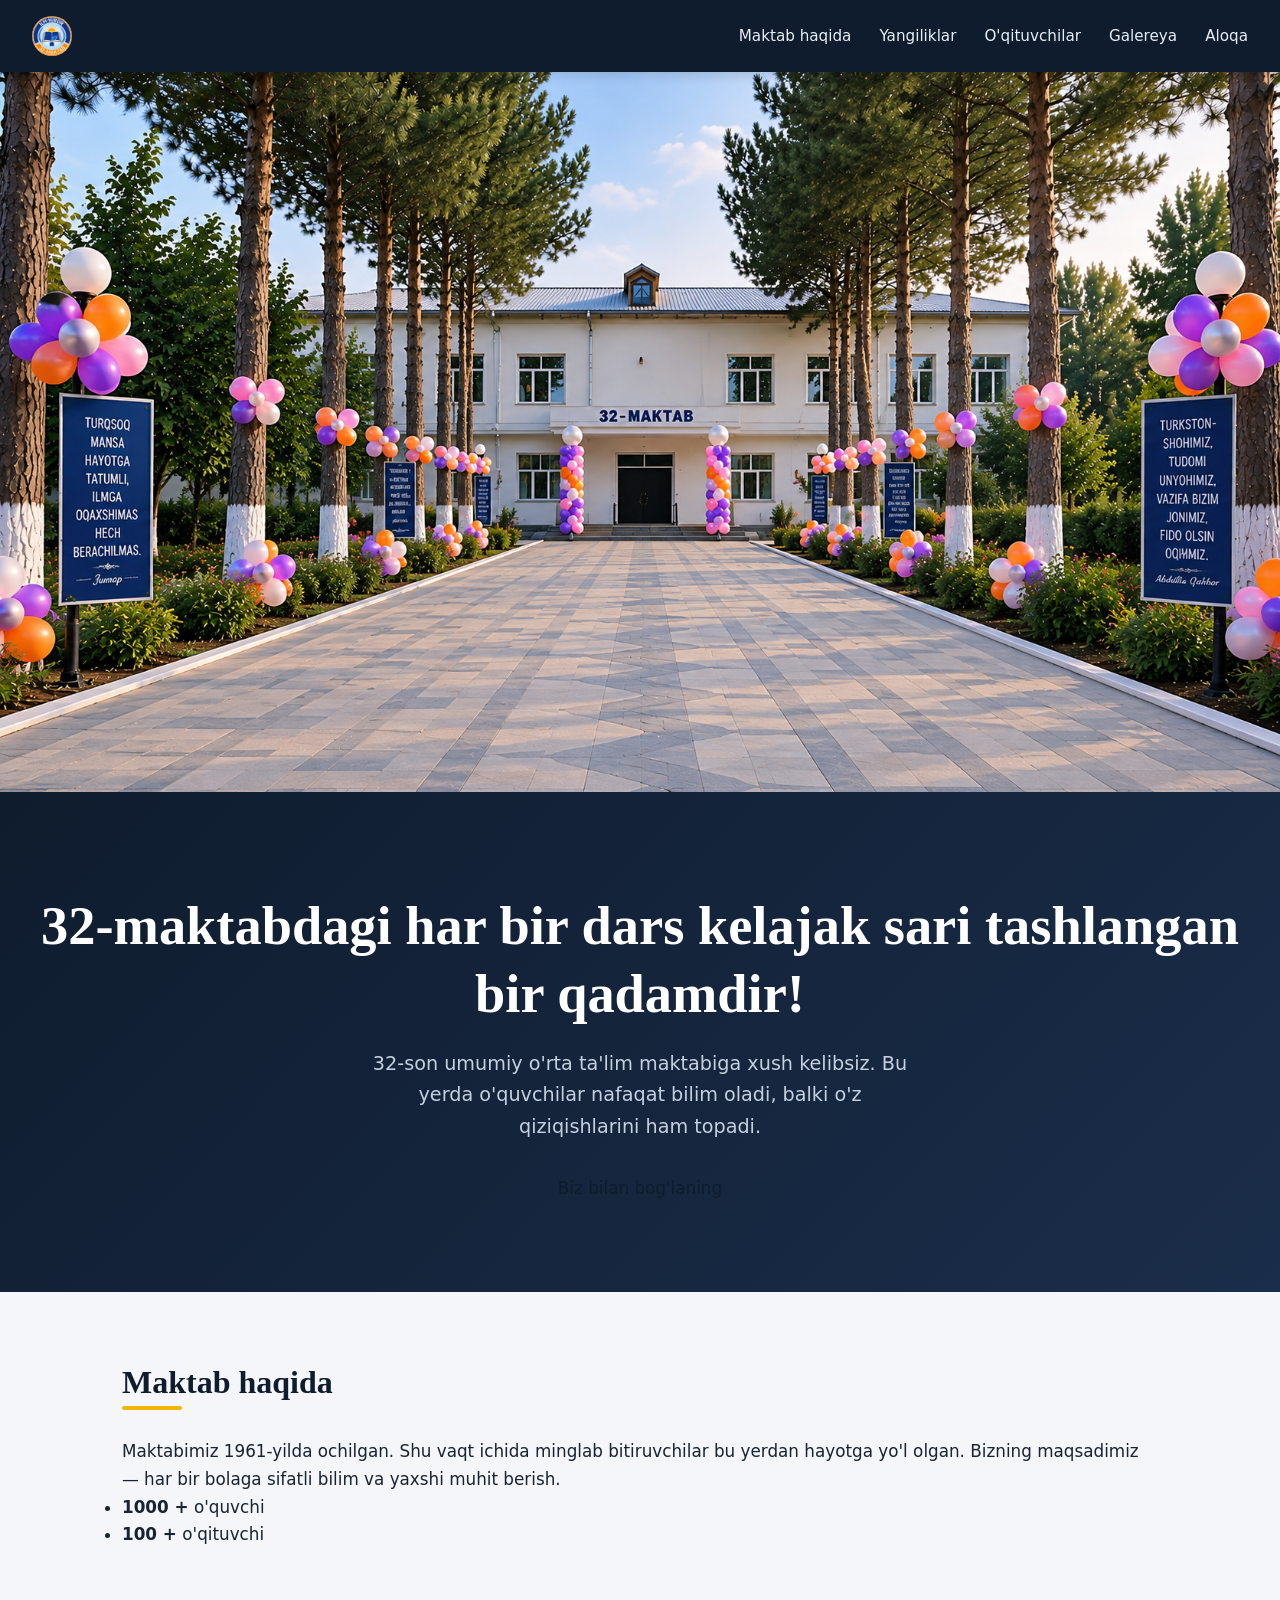
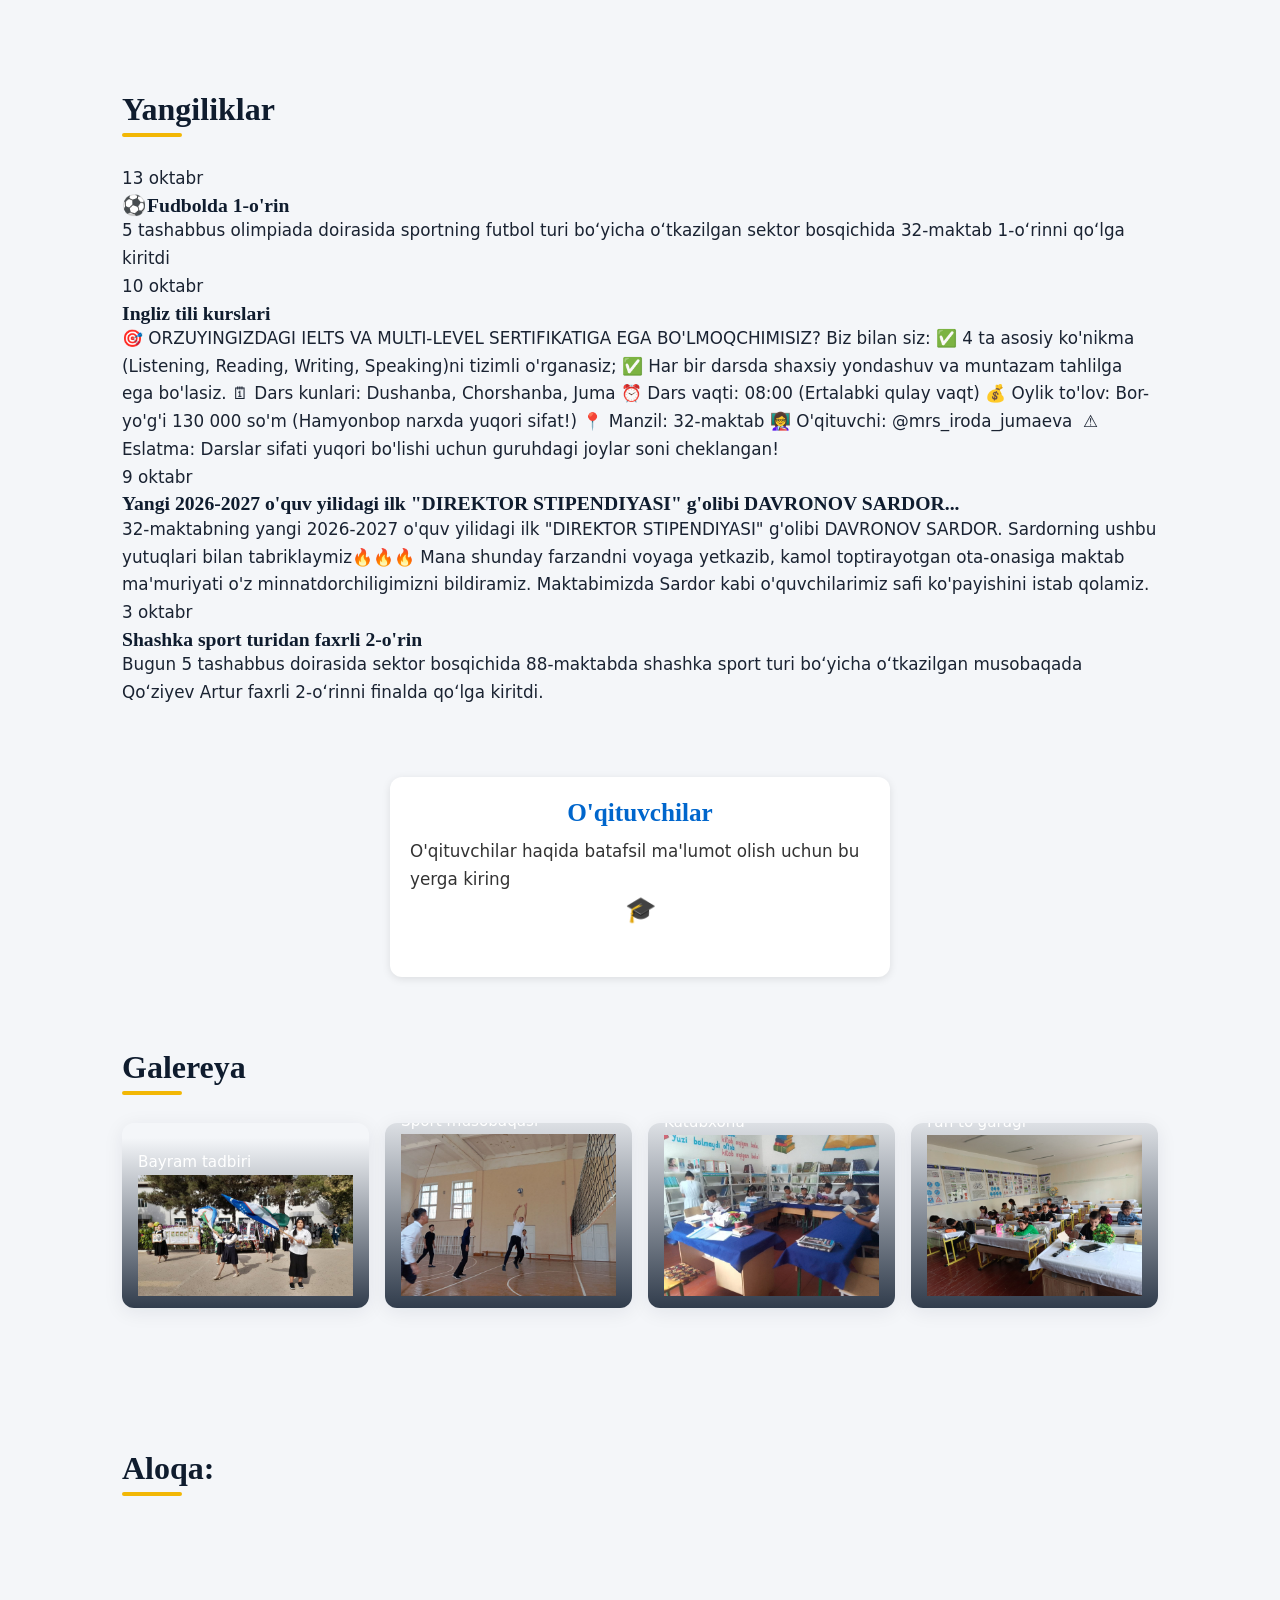
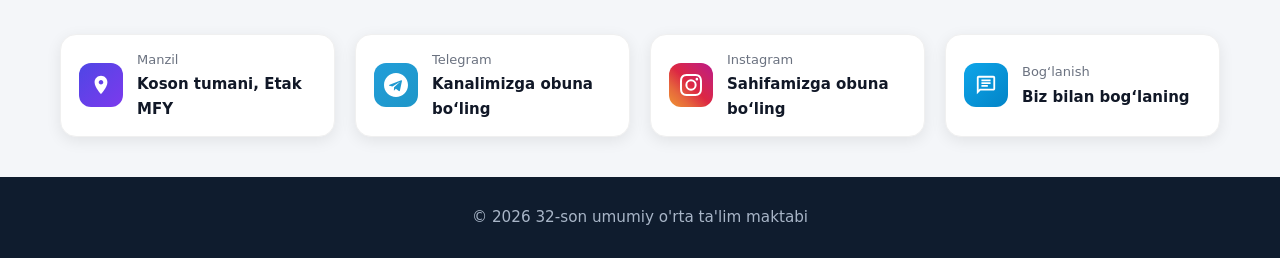
==== commit 305f758e: "Sayt yangilandi" ====
--- a/index.html
+++ b/index.html
@@ -5,7 +5,7 @@
   <meta name="viewport" content="width=device-width, initial-scale=1">
   <title>32-son umumiy o'rta ta'lim maktabi</title>
   <meta name="description" content="Maktabimiz haqida, yangiliklar, o'qituvchilar va aloqa ma'lumotlari.">
-  <link rel="icon"type="image/x-png" href="apple-touch-icon.png">
+  <link rel="icon"type="image/x-png" href="favicon-32x32.png">
   <link rel="stylesheet" href="style.css">
 </head>
 <body>
@@ -107,7 +107,7 @@
       
     </section>
 
-    
+    <section id="oqituvchilar">
    <div class="kartalar">
     <a href="teachers.html" class="karta">
       <h2 class="teacher">O'qituvchilar</h2>
@@ -116,50 +116,8 @@
       <h1 class="teacher">🎓</h1>
     </a>
   </div>
-      <!-- <a href="html.html" class="karta">
-      <h2 id="teacher">O'qituvchilar</h2>
-      <p id="mal">O'qituvchilar haqida batafsil ma'lumot olish uchun bu yerga kiring </p>
-      <h1 id="teacher">🎓</h1>
-    </a> -->
-    
-
-    <!-- O'qituvchilar -->
-    <!-- <section class="section" id="oqituvchilar">
-      <h2>O'qituvchilarimiz</h2>
-      <ul class="teachers">
-        <li>
-          <span class="avatar" aria-hidden="true">JN</span>
-          <strong>Nodira Jumayeva</strong>
-          <span>Direktor</span>
-        </li>
-        <li>
-          <span class="avatar" aria-hidden="true">BG</span>
-          <strong>Gavhar Boboyorova</strong>
-          <span>Maktab maslahatchisi</span>
-        </li>
-        <li>
-          <span class="avatar" aria-hidden="true">QSh</span>
-          <strong>Shohsanam Qo'chqorova</strong>
-          <span>Psixolog</span>
-        </li>
-        <li>
-          <span class="avatar" aria-hidden="true">DJ</span>
-          <strong>Jahongir Do'lanov</strong>
-          <span>Matematika</span>
-        </li>
-        <li>
-          <span class="avatar" aria-hidden="true">MM</span>
-          <strong>Mehrigul Mirzayeva</strong>
-          <span>Ona tili va adabiyot</span>
-        </li>
-        <li>
-          <span class="avatar" aria-hidden="true">QB</span>
-          <strong>Bahrom Qobilov</strong>
-          <span>Informatika</span>
-        </li>
-        
-      </ul>
-    </section> -->
+  </section>
+  
 
     <!-- Galereya: rasmlar o'rniga rangli bloklar. Keyinchalik <img> bilan almashtiring -->
     <section class="section" id="galereya">
@@ -196,7 +154,7 @@
     </div>
   </a>
  
-  <a href="t.me/maktab32_koson" target="_blank" class="telegram-card">
+  <a href="https://t.me/maktab32_koson" target="_blank" class="telegram-card">
     <div class="telegram-icon">
       <svg xmlns="http://www.w3.org/2000/svg" width="24" height="24" viewBox="0 0 24 24" fill="white">
         <path d="M12 0C5.373 0 0 5.373 0 12s5.373 12 12 12 12-5.373 12-12S18.627 0 12 0zm5.894 8.221l-1.97 9.28c-.145.658-.537.818-1.084.508l-3-2.21-1.446 1.394c-.14.18-.357.223-.535.223l.213-3.053 5.56-5.022c.22-.198-.048-.314-.342-.116l-6.869 4.326-2.96-.924c-.64-.203-.658-.64.135-.954l11.566-4.461c.538-.196 1.006.128.835.941z"/>
